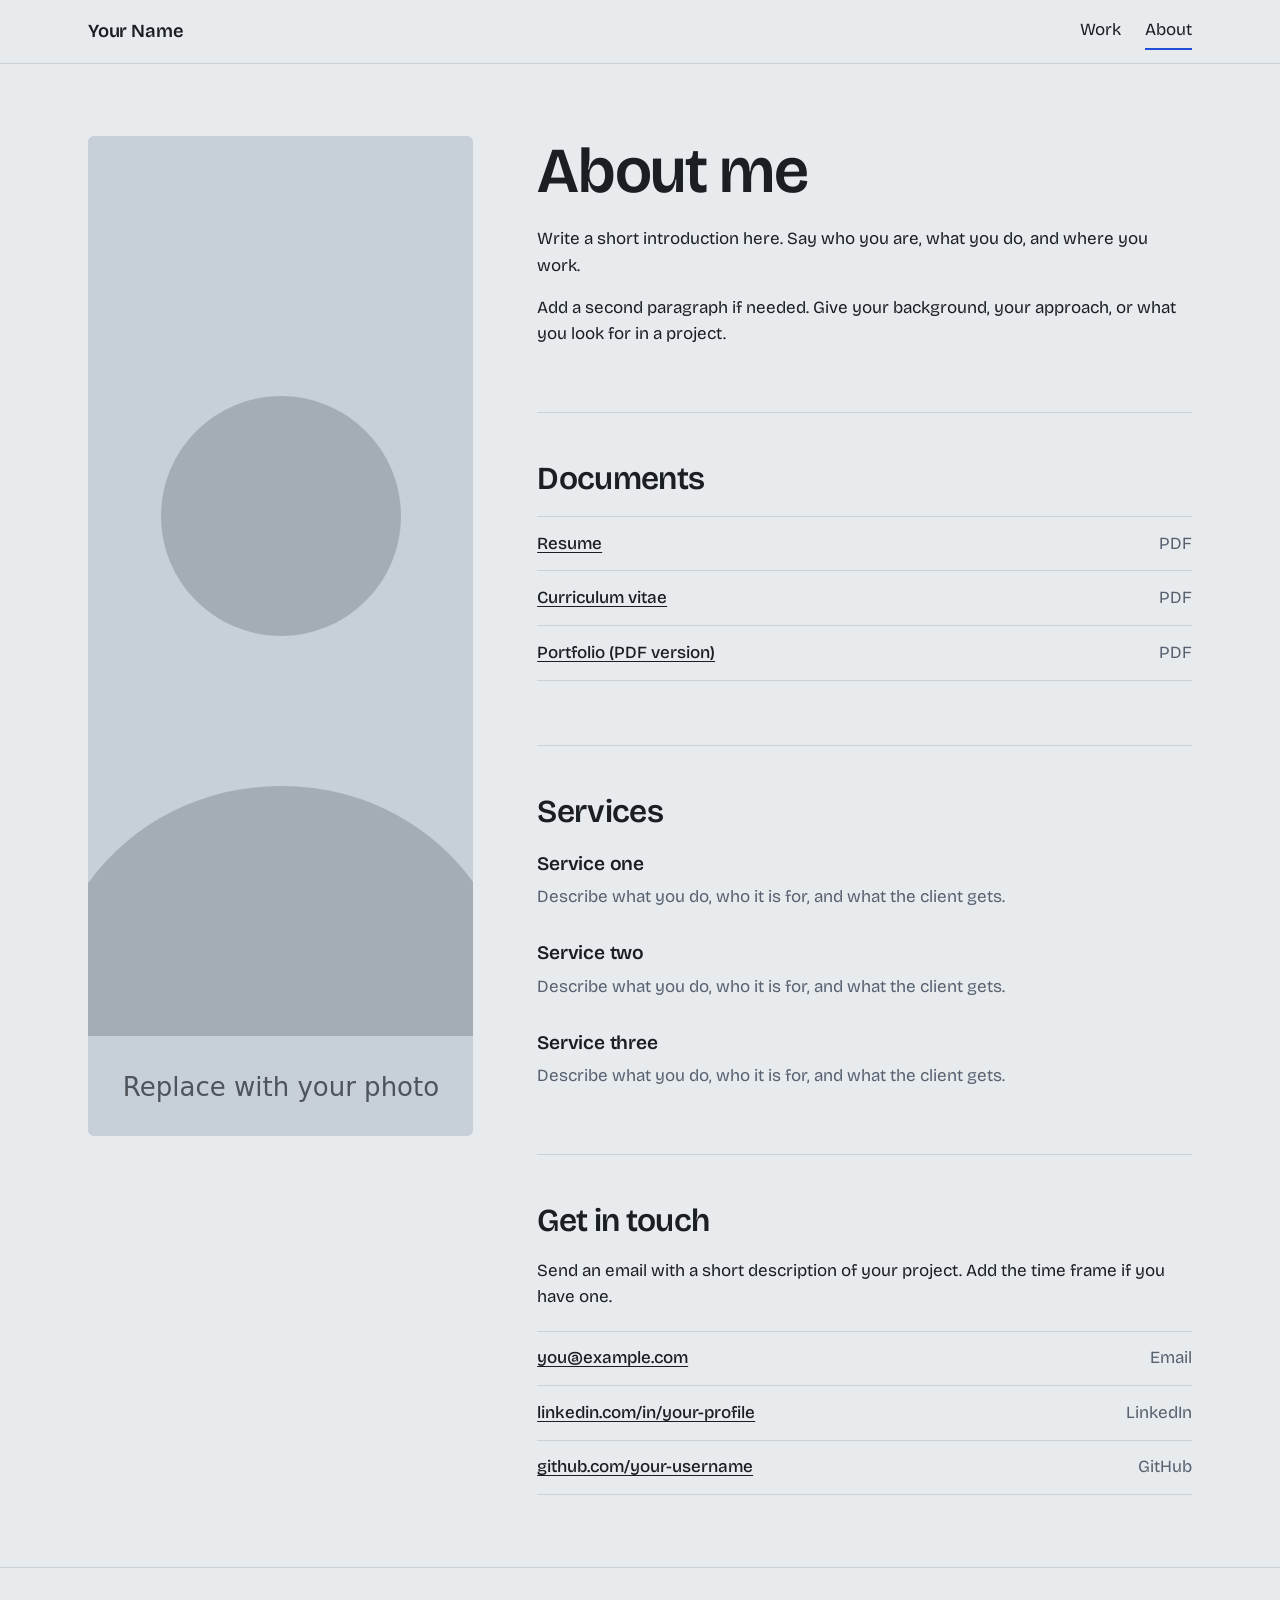
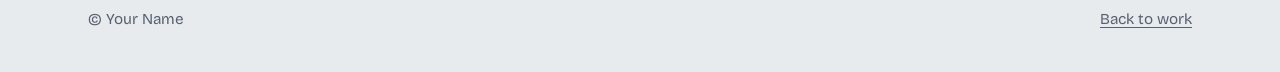
==== about.html @ 94d66282 "Add files via upload" ====
<!DOCTYPE html>
<html lang="en">
<head>
  <meta charset="utf-8">
  <meta name="viewport" content="width=device-width, initial-scale=1">
  <title>About - Your Name</title>
  <meta name="description" content="About Your Name: services, documents, and contact details.">
  <link rel="preconnect" href="https://fonts.googleapis.com">
  <link rel="preconnect" href="https://fonts.gstatic.com" crossorigin>
  <link href="https://fonts.googleapis.com/css2?family=Bricolage+Grotesque:opsz,wght@12..96,400..700&display=swap" rel="stylesheet">
  <link rel="stylesheet" href="style.css">
</head>
<body>
  <a class="skip-link" href="#main">Skip to content</a>

  <header class="site-header">
    <div class="wrap">
      <a class="site-name" href="index.html">Your Name</a>
      <nav class="site-nav" aria-label="Main">
        <a href="index.html">Work</a>
        <a href="about.html" aria-current="page">About</a>
      </nav>
    </div>
  </header>

  <main id="main" class="about wrap">
    <aside class="about-side">
      <img class="about-photo" src="assets/portrait.svg" alt="Portrait of Your Name" width="800" height="1000">
    </aside>

    <div class="about-main">
      <section aria-labelledby="about-title">
        <h1 id="about-title">About me</h1>
        <p>Write a short introduction here. Say who you are, what you do, and where you work.</p>
        <p>Add a second paragraph if needed. Give your background, your approach, or what you look for in a project.</p>
      </section>

      <section aria-labelledby="docs-title">
        <h2 id="docs-title">Documents</h2>
        <!-- Put your files in the "documents" folder. Then change the file names below. -->
        <ul class="doc-list">
          <li><a href="documents/resume.pdf">Resume</a><span>PDF</span></li>
          <li><a href="documents/cv.pdf">Curriculum vitae</a><span>PDF</span></li>
          <li><a href="documents/portfolio.pdf">Portfolio (PDF version)</a><span>PDF</span></li>
        </ul>
      </section>

      <section aria-labelledby="services-title">
        <h2 id="services-title">Services</h2>
        <dl class="services">
          <div>
            <dt>Service one</dt>
            <dd>Describe what you do, who it is for, and what the client gets.</dd>
          </div>
          <div>
            <dt>Service two</dt>
            <dd>Describe what you do, who it is for, and what the client gets.</dd>
          </div>
          <div>
            <dt>Service three</dt>
            <dd>Describe what you do, who it is for, and what the client gets.</dd>
          </div>
        </dl>
      </section>

      <section id="contact" aria-labelledby="contact-title">
        <h2 id="contact-title">Get in touch</h2>
        <p>Send an email with a short description of your project. Add the time frame if you have one.</p>
        <ul class="contact-list" style="margin-top:1.25rem">
          <li><a href="mailto:you@example.com">you@example.com</a><span>Email</span></li>
          <li><a href="https://www.linkedin.com/in/your-profile">linkedin.com/in/your-profile</a><span>LinkedIn</span></li>
          <li><a href="https://github.com/your-username">github.com/your-username</a><span>GitHub</span></li>
        </ul>
      </section>
    </div>
  </main>

  <footer class="site-footer">
    <div class="wrap">
      <p>&copy; Your Name</p>
      <p><a href="index.html">Back to work</a></p>
    </div>
  </footer>
</body>
</html>
---- style.css ----
/* ==========================================================
   PORTFOLIO SKELETON - style.css
   Change the values in :root to change colors and fonts.
   ========================================================== */

:root {
  /* Colors (light) */
  --bg: #e8ebee;
  --surface: #f7f8f9;
  --ink: #1b1f24;
  --muted: #586170;
  --line: #cbd1d8;
  --accent: #1f4fd8;
  --accent-ink: #ffffff;
  --media-bg: #d5dae0;

  /* Type */
  --font: "Bricolage Grotesque", system-ui, -apple-system, "Segoe UI", Roboto, sans-serif;

  /* Layout */
  --header-h: 4rem;
  --pad: clamp(1rem, 4vw, 3rem);
  --max: 1200px;
  --radius: 6px;
}

@media (prefers-color-scheme: dark) {
  :root {
    --bg: #14171b;
    --surface: #1c2025;
    --ink: #e8eaed;
    --muted: #9aa3af;
    --line: #2d333a;
    --accent: #7c9cff;
    --accent-ink: #0e1116;
    --media-bg: #22272d;
  }
}

/* ---------- Base ---------- */

*,
*::before,
*::after {
  box-sizing: border-box;
}

html {
  scroll-snap-type: y proximity;
  scroll-padding-top: var(--header-h);
  -webkit-text-size-adjust: 100%;
}

body {
  margin: 0;
  background: var(--bg);
  color: var(--ink);
  font-family: var(--font);
  font-size: 1.0625rem;
  line-height: 1.55;
}

img,
video,
iframe {
  display: block;
  max-width: 100%;
}

h1,
h2,
h3 {
  margin: 0;
  font-weight: 600;
  line-height: 1.1;
  letter-spacing: -0.02em;
}

p {
  margin: 0;
}

a {
  color: inherit;
  text-underline-offset: 0.2em;
  text-decoration-thickness: 1px;
}

a:hover {
  color: var(--accent);
}

:focus-visible {
  outline: 3px solid var(--accent);
  outline-offset: 3px;
}

.skip-link {
  position: absolute;
  left: var(--pad);
  top: -4rem;
  z-index: 20;
  padding: 0.5rem 0.9rem;
  background: var(--ink);
  color: var(--bg);
  border-radius: var(--radius);
}

.skip-link:focus {
  top: 0.75rem;
}

.wrap {
  width: 100%;
  max-width: var(--max);
  margin-inline: auto;
  padding-inline: var(--pad);
}

/* ---------- Header and footer ---------- */

.site-header {
  position: sticky;
  top: 0;
  z-index: 10;
  height: var(--header-h);
  background: var(--bg);
  border-bottom: 1px solid var(--line);
}

.site-header .wrap {
  display: flex;
  align-items: center;
  justify-content: space-between;
  height: 100%;
}

.site-name {
  font-size: 1.15rem;
  font-weight: 600;
  letter-spacing: -0.01em;
  text-decoration: none;
}

.site-nav {
  display: flex;
  gap: 1.5rem;
}

.site-nav a {
  text-decoration: none;
  padding-block: 0.25rem;
  border-bottom: 2px solid transparent;
}

.site-nav a[aria-current="page"] {
  border-bottom-color: var(--accent);
}

.site-footer {
  padding-block: 2.5rem;
  border-top: 1px solid var(--line);
  color: var(--muted);
  font-size: 0.95rem;
}

.site-footer .wrap {
  display: flex;
  flex-wrap: wrap;
  gap: 0.5rem 2rem;
  justify-content: space-between;
}

/* ---------- Landing page: intro ---------- */

.intro {
  padding-block: clamp(2rem, 6vw, 4rem) 0;
  scroll-snap-align: start;
}

.intro p {
  max-width: 34ch;
  font-size: clamp(1.5rem, 3.6vw, 2.5rem);
  font-weight: 500;
  line-height: 1.15;
  letter-spacing: -0.02em;
}

/* ---------- Landing page: project blocks ---------- */

.project {
  min-height: calc(100svh - var(--header-h));
  display: flex;
  flex-direction: column;
  justify-content: center;
  padding-block: clamp(2rem, 6vw, 4.5rem);
  scroll-snap-align: start;
}

.project + .project {
  border-top: 1px solid var(--line);
}

.project-info {
  display: grid;
  gap: 1rem 3rem;
  margin-top: 1.5rem;
}

@media (min-width: 800px) {
  .project-info {
    grid-template-columns: 1fr 1.4fr;
    align-items: start;
  }
}

.project-title {
  font-size: clamp(1.75rem, 4vw, 2.75rem);
}

.project-meta {
  margin-top: 0.5rem;
  color: var(--muted);
}

.project-text {
  max-width: 62ch;
}

.project-tags {
  margin-top: 0.75rem;
  color: var(--muted);
  font-size: 0.95rem;
}

.project-link {
  display: inline-block;
  margin-top: 1rem;
  font-weight: 500;
}

/* ---------- Gallery ---------- */

.gallery {
  position: relative;
}

.gallery-track {
  display: flex;
  overflow-x: auto;
  overscroll-behavior-x: contain;
  scroll-snap-type: x mandatory;
  scrollbar-width: none;
  aspect-ratio: 16 / 10;
  max-height: 68svh;
  width: 100%;
  background: var(--media-bg);
  border-radius: var(--radius);
}

.gallery-track::-webkit-scrollbar {
  display: none;
}

.slide {
  position: relative;
  flex: 0 0 100%;
  min-width: 0;
  scroll-snap-align: start;
  scroll-snap-stop: always;
}

.slide > img,
.slide > video,
.slide > iframe {
  position: absolute;
  inset: 0;
  width: 100%;
  height: 100%;
  border: 0;
  object-fit: contain;
}

/* Add class "fit-cover" to a slide to fill the frame and crop the edges. */
.slide.fit-cover > img,
.slide.fit-cover > video {
  object-fit: cover;
}

.gallery-btn {
  position: absolute;
  top: 50%;
  transform: translateY(-50%);
  display: grid;
  place-items: center;
  width: 3rem;
  height: 3rem;
  padding: 0;
  border: 0;
  border-radius: 50%;
  background: var(--bg);
  color: var(--ink);
  cursor: pointer;
  transition: background-color 0.15s, color 0.15s, opacity 0.15s;
}

.gallery-btn:hover:not(:disabled) {
  background: var(--accent);
  color: var(--accent-ink);
}

.gallery-btn:disabled {
  opacity: 0.35;
  cursor: default;
}

.gallery-btn svg {
  width: 1.4rem;
  height: 1.4rem;
  fill: none;
  stroke: currentColor;
  stroke-width: 2;
  stroke-linecap: round;
  stroke-linejoin: round;
}

.gallery-btn-prev {
  left: 0.75rem;
}

.gallery-btn-next {
  right: 0.75rem;
}

.gallery-count {
  position: absolute;
  right: 0.75rem;
  bottom: 0.75rem;
  padding: 0.2rem 0.65rem;
  border-radius: 999px;
  background: var(--bg);
  font-size: 0.875rem;
  font-variant-numeric: tabular-nums;
}

@media (max-width: 600px) {
  .gallery-btn {
    width: 2.5rem;
    height: 2.5rem;
  }
}

/* ---------- About page ---------- */

.about {
  display: grid;
  gap: 2.5rem 4rem;
  padding-block: clamp(2rem, 6vw, 4.5rem);
}

@media (min-width: 900px) {
  .about {
    grid-template-columns: minmax(0, 1fr) minmax(0, 1.7fr);
    align-items: start;
  }

  .about-side {
    position: sticky;
    top: calc(var(--header-h) + 2rem);
  }
}

.about-photo {
  width: 100%;
  max-width: 26rem;
  aspect-ratio: 4 / 5;
  object-fit: cover;
  border-radius: var(--radius);
  background: var(--media-bg);
}

.about-main > section + section {
  margin-top: clamp(2.5rem, 6vw, 4rem);
  padding-top: clamp(2rem, 5vw, 3rem);
  border-top: 1px solid var(--line);
}

.about h1 {
  font-size: clamp(2.25rem, 6vw, 4rem);
  margin-bottom: 1.25rem;
}

.about h2 {
  font-size: clamp(1.5rem, 3vw, 2rem);
  margin-bottom: 1.25rem;
}

.about p {
  max-width: 62ch;
}

.about p + p {
  margin-top: 1rem;
}

.doc-list,
.contact-list {
  list-style: none;
  margin: 0;
  padding: 0;
}

.doc-list li,
.contact-list li {
  display: flex;
  flex-wrap: wrap;
  gap: 0.25rem 1.5rem;
  justify-content: space-between;
  padding-block: 0.85rem;
  border-bottom: 1px solid var(--line);
}

.doc-list li:first-child,
.contact-list li:first-child {
  border-top: 1px solid var(--line);
}

.doc-list a,
.contact-list a {
  font-weight: 500;
}

.doc-list span,
.contact-list span {
  color: var(--muted);
}

.services {
  display: grid;
  gap: 1.75rem;
  margin: 0;
}

.services dt {
  font-size: 1.2rem;
  font-weight: 600;
  letter-spacing: -0.01em;
}

.services dd {
  margin: 0.35rem 0 0;
  max-width: 62ch;
  color: var(--muted);
}

/* ---------- Reduced motion ---------- */

@media (prefers-reduced-motion: reduce) {
  html {
    scroll-snap-type: none;
  }

  .gallery-btn {
    transition: none;
  }
}
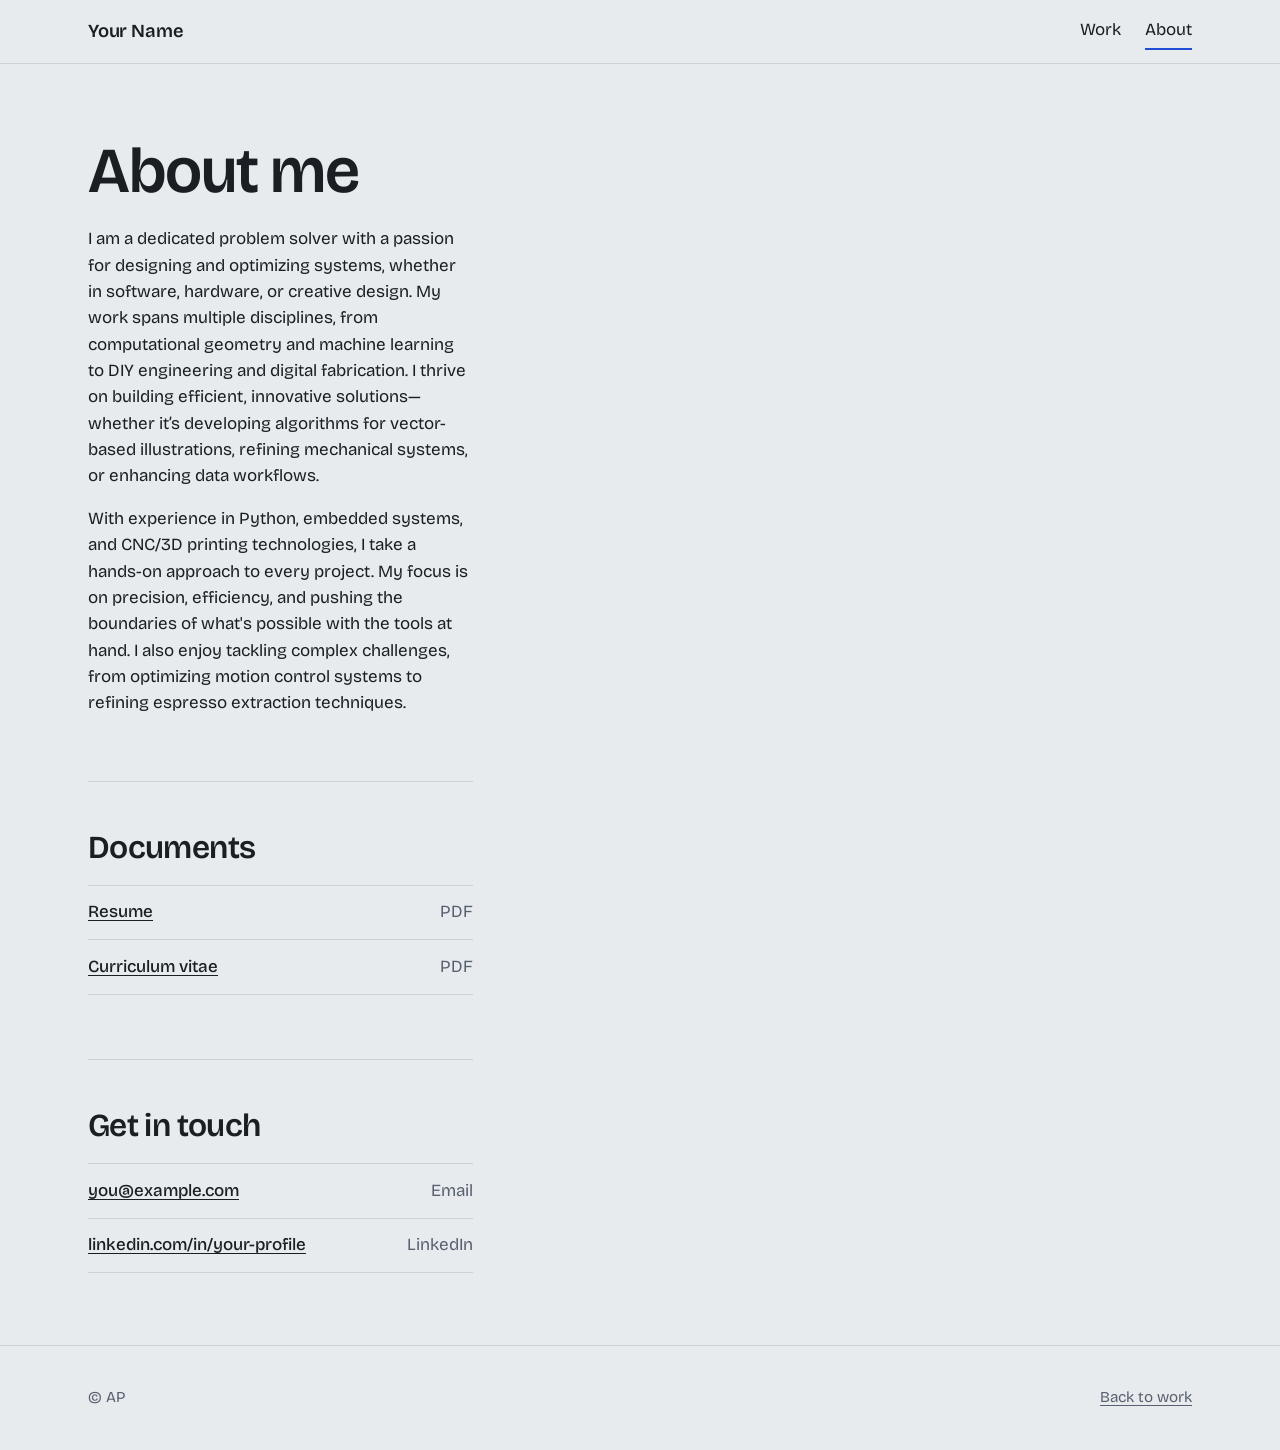
==== commit 79335976: "Revise about page content and metadata Updated the title and meta description for clarity. Revised t" ====
--- a/about.html
+++ b/about.html
@@ -3,8 +3,8 @@
 <head>
   <meta charset="utf-8">
   <meta name="viewport" content="width=device-width, initial-scale=1">
-  <title>About - Your Name</title>
-  <meta name="description" content="About Your Name: services, documents, and contact details.">
+  <title>About</title>
+  <meta name="description" content="About Page">
   <link rel="preconnect" href="https://fonts.googleapis.com">
   <link rel="preconnect" href="https://fonts.gstatic.com" crossorigin>
   <link href="https://fonts.googleapis.com/css2?family=Bricolage+Grotesque:opsz,wght@12..96,400..700&display=swap" rel="stylesheet">
@@ -24,15 +24,12 @@
   </header>
 
   <main id="main" class="about wrap">
-    <aside class="about-side">
-      <img class="about-photo" src="assets/portrait.svg" alt="Portrait of Your Name" width="800" height="1000">
-    </aside>
 
     <div class="about-main">
       <section aria-labelledby="about-title">
         <h1 id="about-title">About me</h1>
-        <p>Write a short introduction here. Say who you are, what you do, and where you work.</p>
-        <p>Add a second paragraph if needed. Give your background, your approach, or what you look for in a project.</p>
+        <p>I am a dedicated problem solver with a passion for designing and optimizing systems, whether in software, hardware, or creative design. My work spans multiple disciplines, from computational geometry and machine learning to DIY engineering and digital fabrication. I thrive on building efficient, innovative solutions—whether it’s developing algorithms for vector-based illustrations, refining mechanical systems, or enhancing data workflows.</p>
+        <p>With experience in Python, embedded systems, and CNC/3D printing technologies, I take a hands-on approach to every project. My focus is on precision, efficiency, and pushing the boundaries of what's possible with the tools at hand. I also enjoy tackling complex challenges, from optimizing motion control systems to refining espresso extraction techniques.</p>
       </section>
 
       <section aria-labelledby="docs-title">
@@ -41,11 +38,10 @@
         <ul class="doc-list">
           <li><a href="documents/resume.pdf">Resume</a><span>PDF</span></li>
           <li><a href="documents/cv.pdf">Curriculum vitae</a><span>PDF</span></li>
-          <li><a href="documents/portfolio.pdf">Portfolio (PDF version)</a><span>PDF</span></li>
         </ul>
       </section>
 
-      <section aria-labelledby="services-title">
+      <!-- <section aria-labelledby="services-title">
         <h2 id="services-title">Services</h2>
         <dl class="services">
           <div>
@@ -61,15 +57,13 @@
             <dd>Describe what you do, who it is for, and what the client gets.</dd>
           </div>
         </dl>
-      </section>
+      </section> -->
 
       <section id="contact" aria-labelledby="contact-title">
         <h2 id="contact-title">Get in touch</h2>
-        <p>Send an email with a short description of your project. Add the time frame if you have one.</p>
         <ul class="contact-list" style="margin-top:1.25rem">
-          <li><a href="mailto:you@example.com">you@example.com</a><span>Email</span></li>
-          <li><a href="https://www.linkedin.com/in/your-profile">linkedin.com/in/your-profile</a><span>LinkedIn</span></li>
-          <li><a href="https://github.com/your-username">github.com/your-username</a><span>GitHub</span></li>
+          <li><a href="mailto:drampagano@gmail.com">you@example.com</a><span>Email</span></li>
+          <li><a href="https://www.linkedin.com/in/drampagano">linkedin.com/in/your-profile</a><span>LinkedIn</span></li>
         </ul>
       </section>
     </div>
@@ -77,7 +71,7 @@
 
   <footer class="site-footer">
     <div class="wrap">
-      <p>&copy; Your Name</p>
+      <p>&copy; AP</p>
       <p><a href="index.html">Back to work</a></p>
     </div>
   </footer>
